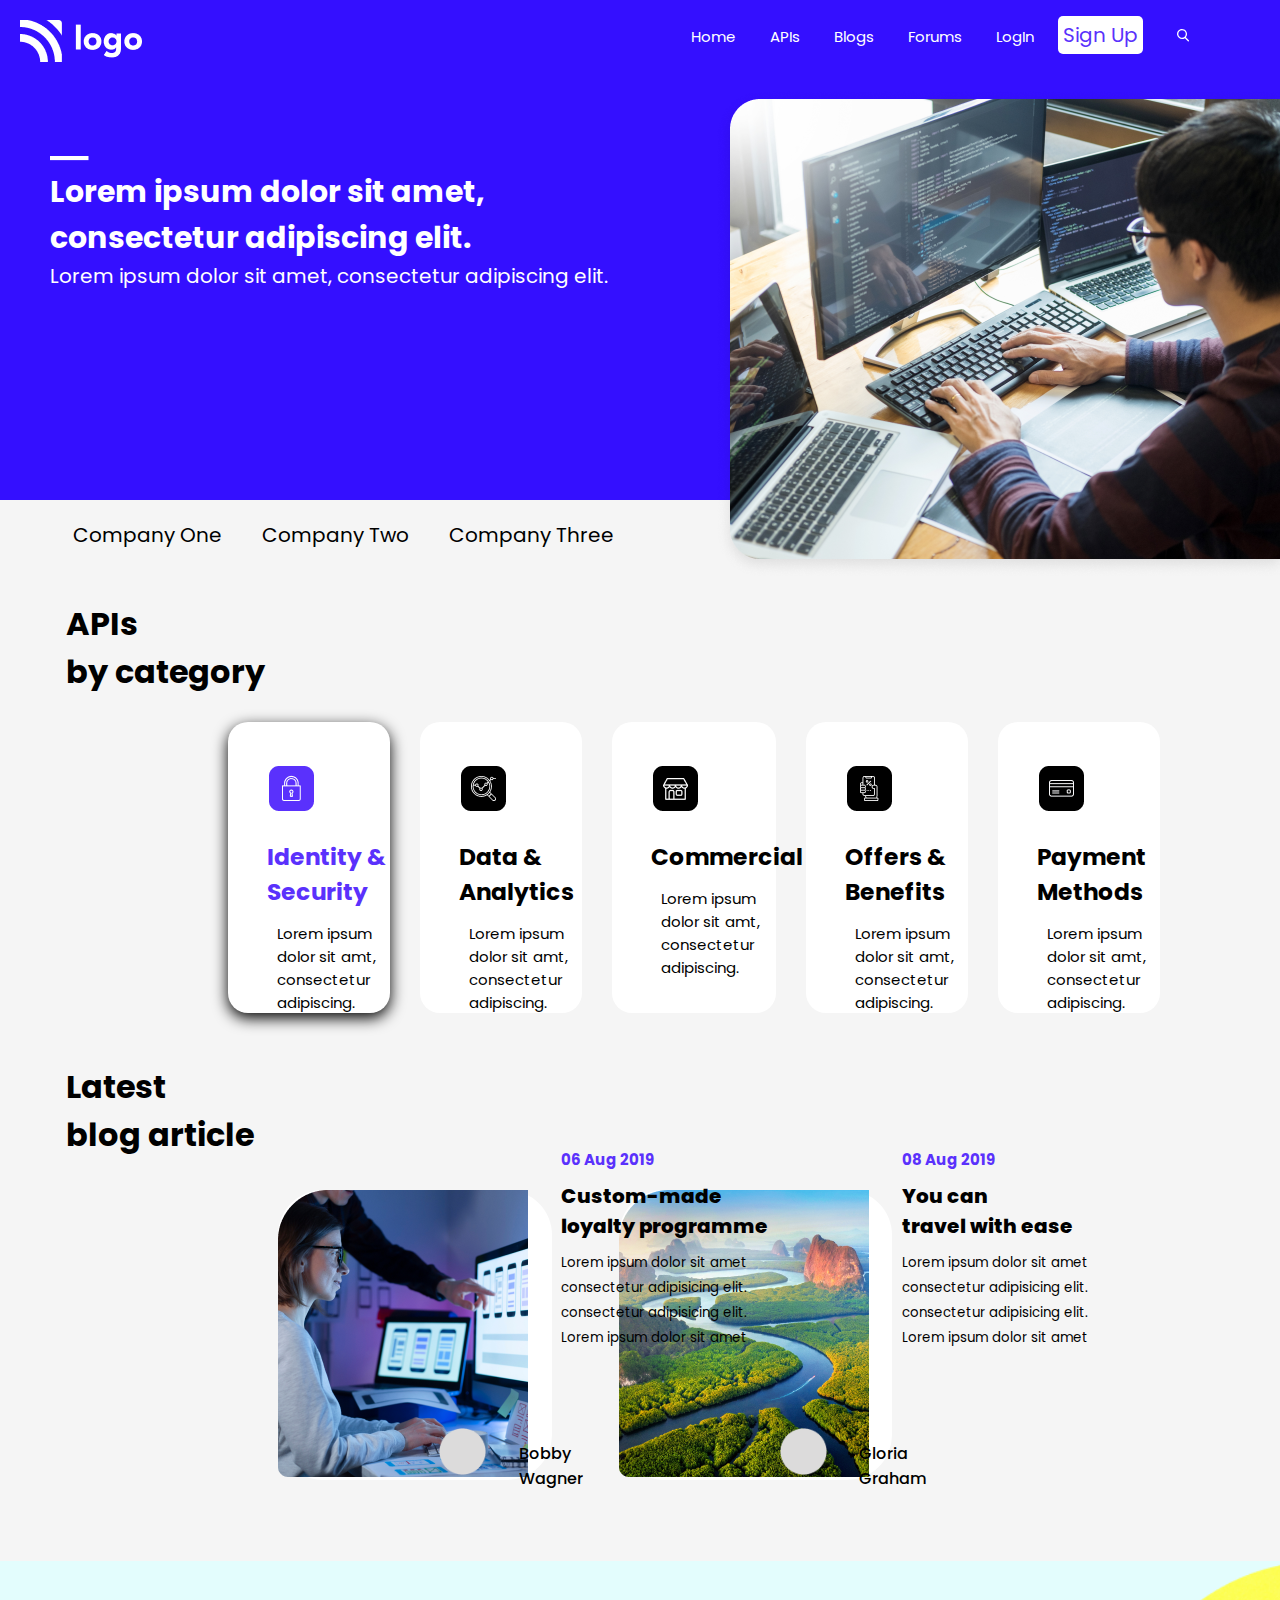
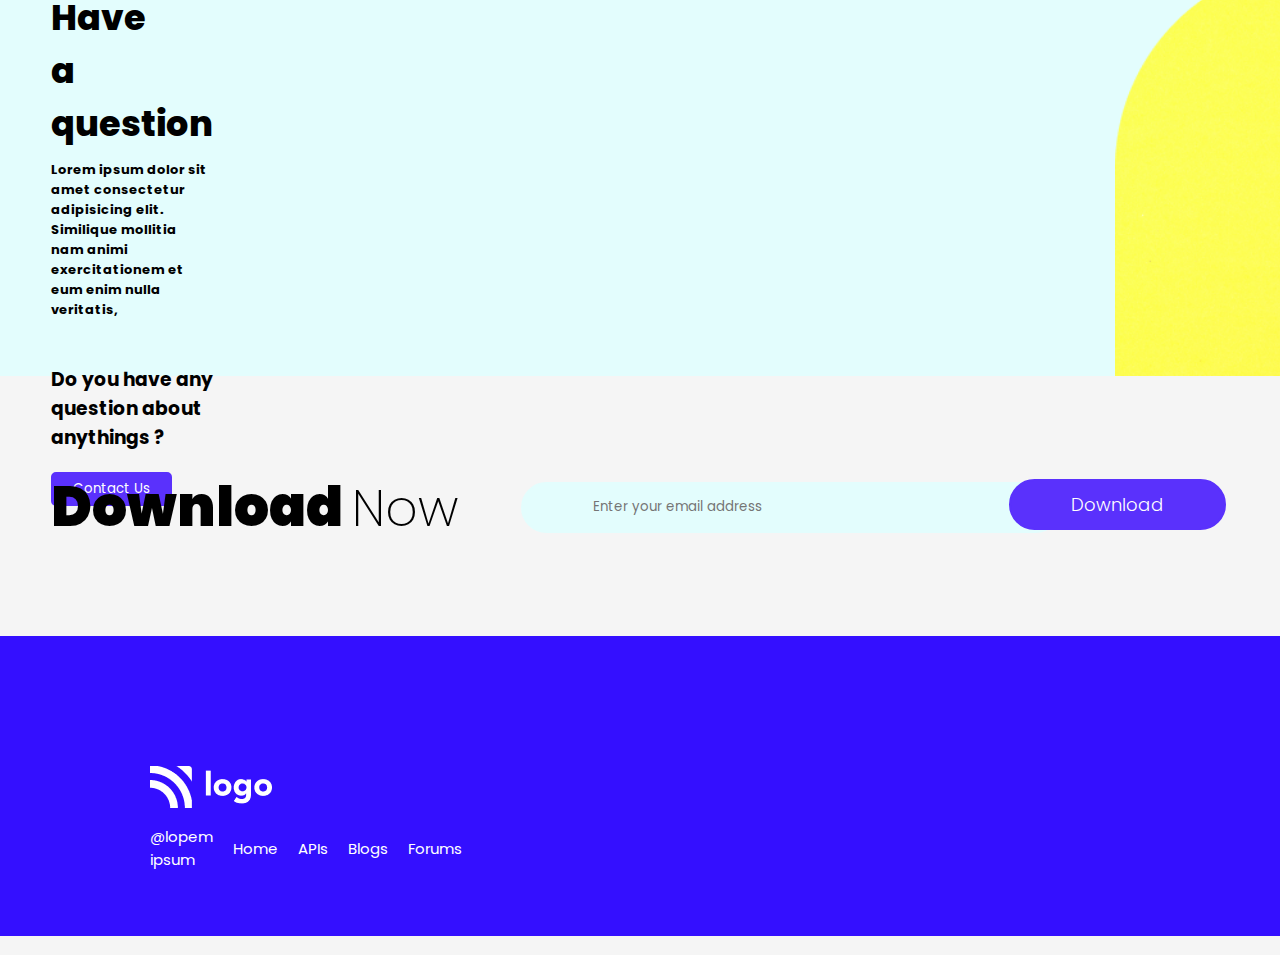
==== index.html @ 11d4fad4 "project No.9 is commit" ====
<!DOCTYPE html>
<html lang="en">
<head>
    <meta charset="UTF-8">
    <meta http-equiv="X-UA-Compatible" content="IE=edge">
    <meta name="viewport" content="width=device-width, initial-scale=1.0">
    <title>Developer Landing Page</title>
    <link rel="stylesheet" href="style.css">
</head>
<body>
    <!-- Header Starts -->
    <header>
        <!-- Navigation Bar Starts -->
        <nav>
            <!-- Navigation items Starts -->
            <a class="nav-item">Home</a>
            <a class="nav-item">APIs</a>
            <a class="nav-item">Blogs</a>
            <a class="nav-item">Forums</a>
            <a class="nav-item">LogIn</a>
            <a class="nav-item-active">Sign Up</a>
            <svg class="nav-item" width="13" height="13" viewBox="0 0 13 13" fill="none"
                xmlns="http://www.w3.org/2000/svg">
                <path fill-rule="evenodd" clip-rule="evenodd"
                    d="M8.85903 8.24401L11.816 11.321L11.815 11.322C11.991 11.4877 12.0614 11.7369 11.9982 11.9703C11.9349 12.2036 11.7483 12.3831 11.5127 12.4372C11.2771 12.4914 11.0308 12.4113 10.872 12.229L7.89103 9.12901C7.04998 9.72236 6.04531 10.0397 5.01603 10.037C2.66419 10.0372 0.627975 8.40344 0.118589 6.10743C-0.390797 3.81142 0.763438 1.46979 2.89472 0.475412C5.02599 -0.518963 7.56198 0.100953 8.99418 1.96641C10.4264 3.83187 10.3702 6.44192 8.85903 8.24401ZM8.44412 3.59725C7.86941 2.21135 6.51636 1.3082 5.01603 1.30901C2.9693 1.31231 1.31123 2.97128 1.30903 5.01801C1.30903 6.51834 2.21291 7.8709 3.59912 8.44487C4.98532 9.01883 6.58078 8.70114 7.64139 7.63996C8.702 6.57878 9.01883 4.98314 8.44412 3.59725Z"
                    fill="white" />
            </svg>
        </nav>

        <!-- LOGO -->
        <div>
            <img class="logo" src="./images/Logo.png">
        </div>

        <!-- Text -->
        <div class="header-text">
            <img src="./images/Rectangle_12.png">
            <h2>
                Lorem ipsum dolor sit amet, <br>consectetur adipiscing elit.
            </h2>
            <p>
                Lorem ipsum dolor sit amet, consectetur adipiscing elit.
            </p>
        </div>

        <!-- Image -->
        <div>
            <img class="header-image" src="./images/IMAGE HERE.png">
        </div>
    </header>
    <!-- Companies -->
    <div class="companies">
        <a href="#" class="company-items">Company One</a>
        <a href="#" class="company-items">Company Two</a>
        <a href="#" class="company-items">Company Three</a>
    </div>

    <!-- API Section -->
    <div class="api">
        <h1 class="api-heading">APIs <br> by category</h1>
        <!-- Cards -->
        <div class="cards">
            <!-- Card 01 -->
            <div class="card-active">
                <img class="card-logo" src="./images/Group 97.png">
                <h3 class="card-head-active">Identity & <br> Security</h3>
                <p class="card-body">Lorem ipsum dolor sit amt, <br> consectetur adipiscing.</p>
            </div>
            <!-- Card 02 -->
            <div class="card">
                <img class="card-logo" src="./images/Group 98.png">
                <h3 class="card-head">Data & <br> Analytics</h3>
                <p class="card-body">Lorem ipsum dolor sit amt, <br> consectetur adipiscing.</p>
            </div>
            <!-- Card 03 -->
            <div class="card">
                <img class="card-logo" src="./images/Group 99.png">
                <h3 class="card-head">Commercial</h3>
                <p class="card-body">Lorem ipsum dolor sit amt, <br> consectetur adipiscing.</p>
            </div>
            <!-- Card 04 -->
            <div class="card">
                <img class="card-logo" src="./images/Group 100.png">
                <h3 class="card-head">Offers & <br> Benefits</h3>
                <p class="card-body">Lorem ipsum dolor sit amt, <br> consectetur adipiscing.</p>
            </div>
            <!-- Card 05 -->
            <div class="card">
                <img class="card-logo" src="./images/Group 101.png">
                <h3 class="card-head">Payment <br> Methods</h3>
                <p class="card-body">Lorem ipsum dolor sit amt, <br> consectetur adipiscing.</p>
            </div>

        </div>
    </div>

    <!-- Blog section -->

    <div class="blog-heading">
        <h1>Latest <br> blog article</h1>
    </div>
    <!-- Blogs -->
    <div class="blog-cards">
        <!-- Blog card 01 -->
        <div class="blog-card">
            <div class="blog-image">
                <img src="./images/Rectangle.png" alt="">
            </div>
            <div class="blog-content">
                <h6>06 Aug 2019</h6>
                <h3>Custom-made <br> loyalty programme</h3>
                <small>Lorem ipsum dolor sit amet <br>consectetur adipisicing elit. <br> consectetur adipisicing elit.
                    <br>Lorem ipsum dolor sit amet</small>
            </div>
            <div class="blog-bottom">
                <img class="blog-card-bottom-image" src="./images/IMAGE HERE (2).png" alt="">
            </div>
            <div class="blog-author">
                <b class="blog-author">Bobby Wagner</b>
            </div>

        </div>

        <!-- Blog card 02 -->

        <div class="blog-card">
            <div class="blog-image">
                <img src="./images/Rectangle Copy.png" alt="">
            </div>
            <div class="blog-content">
                <h6>08 Aug 2019</h6>
                <h3>You can <br> travel with ease</h3>
                <small>Lorem ipsum dolor sit amet <br>consectetur adipisicing elit. <br> consectetur adipisicing elit.
                    <br>Lorem ipsum dolor sit amet</small>
            </div>
            <div class="blog-bottom">
                <img class="blog-card-bottom-image" src="./images/IMAGE HERE (2).png" alt="">
            </div>
            <div class="blog-author">
                <b class="blog-author">Gloria Graham</b>
            </div>

        </div>
    </div>

    <!-- FAQ SECTION -->
    <div class="faq-section">
        <div class="faq-content">
            <h2>Have <br> a question</h2>
            <h4>Lorem ipsum dolor sit amet consectetur adipisicing elit. Similique mollitia <br>nam animi exercitationem
                et eum enim nulla veritatis,</h4>
            <h3>Do you have any question about anythings ?</h3>

            <button>Contact Us</button>
        </div>
        <div class="faq-image">
            <img src="./images/Rectangle_38-2 (1).png" alt="">
        </div>
    </div>

    <!-- Download -->
    <div class="download-section">
        <div class="download-content">
            <h1>Download <span> Now</span></h1>
        </div>
        <div class="download-email">
            <form>
                <input placeholder="Enter your email address" />
                <button>Download</button>
            </form>
        </div>
    </div>

    <!-- Download -->
    <div class="footer-section">
        <div class="footer-left">
            <img class="footer-logo" src="./images/Logo.png" alt="">
            <ul class="list">
                <li class="list-items">@lopem ipsum</li>
                <li class="list-items">Home</li>
                <li class="list-items">APIs</li>
                <li class="list-items">Blogs</li>
                <li class="list-items">Forums</li>
            </ul>
        </div>

        <div class="footer-right">
            <div class="footer-right">
                <img class="footer-logos" src="./images/Group 102.png" alt="">
                <img class="footer-logos" src="./images/Group 103.png" alt="">
                <img class="footer-logos" src="./images/Group 104.png" alt="">
            </div>
            <ul class="logos-list">
                <li class="list-items">FAQ</li>
                <li class="list-items">Business</li>
                <li class="list-items">Help</li>
            </ul>
        </div>

    </div>
</body>
</html>
---- style.css ----
@import url("https://fonts.googleapis.com/css2?family=Poppins:ital,wght@0,300;0,400;1,500&display=swap");

* {
  margin: 0;
  padding: 0;
  font-family: "poppins", sans-serif;
}

body {
  background-color: #f5f5f5;
}
header {
  height: 500px;
  background-color: #340fff;
}

nav {
  float: right;
  color: #fff;
  margin-right: 90px;
  margin-top: 20px;
}

.nav-item {
  font-size: 15px;
  font-family: "poppins", sans-serif;
  margin-left: 30px;
}

.nav-item-active {
  background-color: #fff;
  font-size: 20px;
  color: #5a31fc;
  padding: 5px;
  border-radius: 5px;
  margin-left: 20px;
}

.logo {
  margin: 20px;
}

.header-text {
  float: left;
  margin-left: 50px;
  margin-top: 50px;
  color: #fff;
  font-size: 20px;
}

.header-image {
  float: right;
}

.companies {
  margin-top: 20px;
  margin-left: 73px;
}
.company-items {
  text-decoration: none;
  margin-right: 36px;
  font-size: 20px;
  font-weight: 400;
  color: #000;
}

.api-heading {
  margin-top: 50px;
  margin-left: 66px;
}

.cards {
  display: flex;
  margin-top: 26px;
  margin-left: 228px;
  margin-right: 90px;
}

.card-active {
  width: 14%;
  height: 247px;
  background-color: #fff;
  margin-right: 30px;
  font-size: 20px;
  padding-top: 44px;
  padding-left: 29px;
  border-radius: 20px;
  box-shadow: 0px 5px 15px #000;
}

.card {
  width: 14%;
  height: 247px;
  background-color: #fff;
  margin-right: 30px;
  font-size: 20px;
  padding-top: 44px;
  padding-left: 29px;
  border-radius: 20px;
}

.card-logo {
  margin-left: 12px;
  margin-bottom: 10px;
}

.card-head-active {
  margin-top: 10px;
  margin-left: 10px;
  color: #5a31fc;
}

.card-head {
  margin-top: 10px;
  margin-left: 10px;
}

.card-body {
  font-size: 15px;
  margin-top: 13px;
  margin-left: 20px;
  color: #000;
}

.blog-heading {
  margin-top: 50px;
  margin-left: 66px;
}

.blog-cards {
  display: flex;
  margin-left: 211px;
  margin-top: 31px;
}

.blog-card {
  /* height: 300px; */
  width: 30%;
  margin-left: 20px;
}

.blog-image {
  border-radius: 45px;
  margin-left: 47px;
  background-color: #fff;
  height: 290px;
}

.blog-content {
  position: absolute;
  margin-left: 330px;
  bottom: -449px;
}

.blog-content > h6 {
  margin-bottom: -10px;
  font-size: 15px;
  font-family: "poppins", sans-serif;
  color: #5a31fc;
}

.blog-content > h3 {
  margin-bottom: -12px;
  padding-top: 20px;
  font-size: 20px;
  color: #000;
  font-family: "poppins", sans-serif;
  font-weight: 800;
  padding-bottom: 20px;
}

.blog-content > small {
  margin-bottom: -12px;
  padding-top: 20px;
}

.blog-bottom {
  display: flex;
  justify-content: center;
  height: 47px;
  margin-left: 142px;
  margin-top: -52px;
}

.blog-author {
  display: flex;
  justify-content: center;
  margin-left: 160px;
  margin-top: -17px;
  font-weight: 500;
}

.faq-section {
  height: 415px;
  margin-top: 70px;
  display: flex;
  /* width: 58%; */
  /* margin-left: 280px; */
  background-color: #e3fdfd;
}

.faq-content {
  margin-top: 30px;
  margin-left: 51px;
}

.faq-content > h2 {
  font-size: 35px;
  margin-bottom: 10px;
  font-family: "Poppins", sans-serif;
  font-weight: 800;
}

.faq-content > h4 {
  font-size: 13px;
  margin-bottom: 45px;
  font-family: "Poppins", sans-serif;
}

.faq-content > button {
  margin-top: 20px;
  padding: 5px 20px;
  border: solid 2px #5a31fc;
  color: #fff;
  font-family: "Poppins", sans-serif;
  background-color: #5a31fc;
  border-radius: 5px;
}

.faq-image > img {
  height: -webkit-fill-available;
  /* object-fit: contain; */
  margin-left: 902px;
}

.download-section {
  margin-top: 130px;
  display: flex;
  justify-content: center;
  align-items: center;
}

.download-content {
  position: absolute;

  left: 51px;
}

.download-content > h1 {
  font-size: 55px;
  font-weight: 900;
  font-family: "Poppins", sans-serif;
}
.download-content > h1 > span {
  font-size: 50px;
  font-weight: 200;
  font-family: "Poppins", sans-serif;
}

.download-email {
  position: absolute;

  right: 1px;
}

.download-email > form > input {
  width: 466px;
  height: 47px;
  /* margin-left: 16px; */
  border-radius: 40px;
  background-color: #e3fdfd;
  border: 2px solid #e3fdfd;
  color: #fff;
  font-family: "Poppins", sans-serif;
  padding-left: 70px;
}

.download-email > form > button {
  padding: 10px 60px;
  border-radius: 40px;
  color: #fff;
  background-color: #5a31fc;
  border: 2px solid #5a31fc;
  font-size: 18px;
  font-weight: 300;
  font-family: "Poppins", sans-serif;
  margin-left: -56px;
  margin-right: 53px;
}

.footer-section {
  height: 300px;
  background-color: #340fff;
  margin-top: 130px;
  display: flex;
}
.footer-left {
  position: relative;
  justify-content: center;
  margin-left: 150px;
  margin-top: 130px;
}

.list {
  display: flex;
  justify-content: space-between;
  align-items: center;
  margin-top: 10px;
}

.list-items {
  display: flex;
  padding-right: 20px;
  color: #fff;
  font-size: 15px;
}

.footer-right {
  margin-top: 77px;
  margin-left: 610px;
}

.footer-logos {
  padding-right: 20px;
}

.logos-list {
  /* margin-right: -5px; */
  display: flex;
  /* padding-right: 20px; */
  color: #fff;
  font-size: 15px;
  left: 20px;
  justify-content: flex-end;
  align-items: center;
  margin-top: 10px;
}
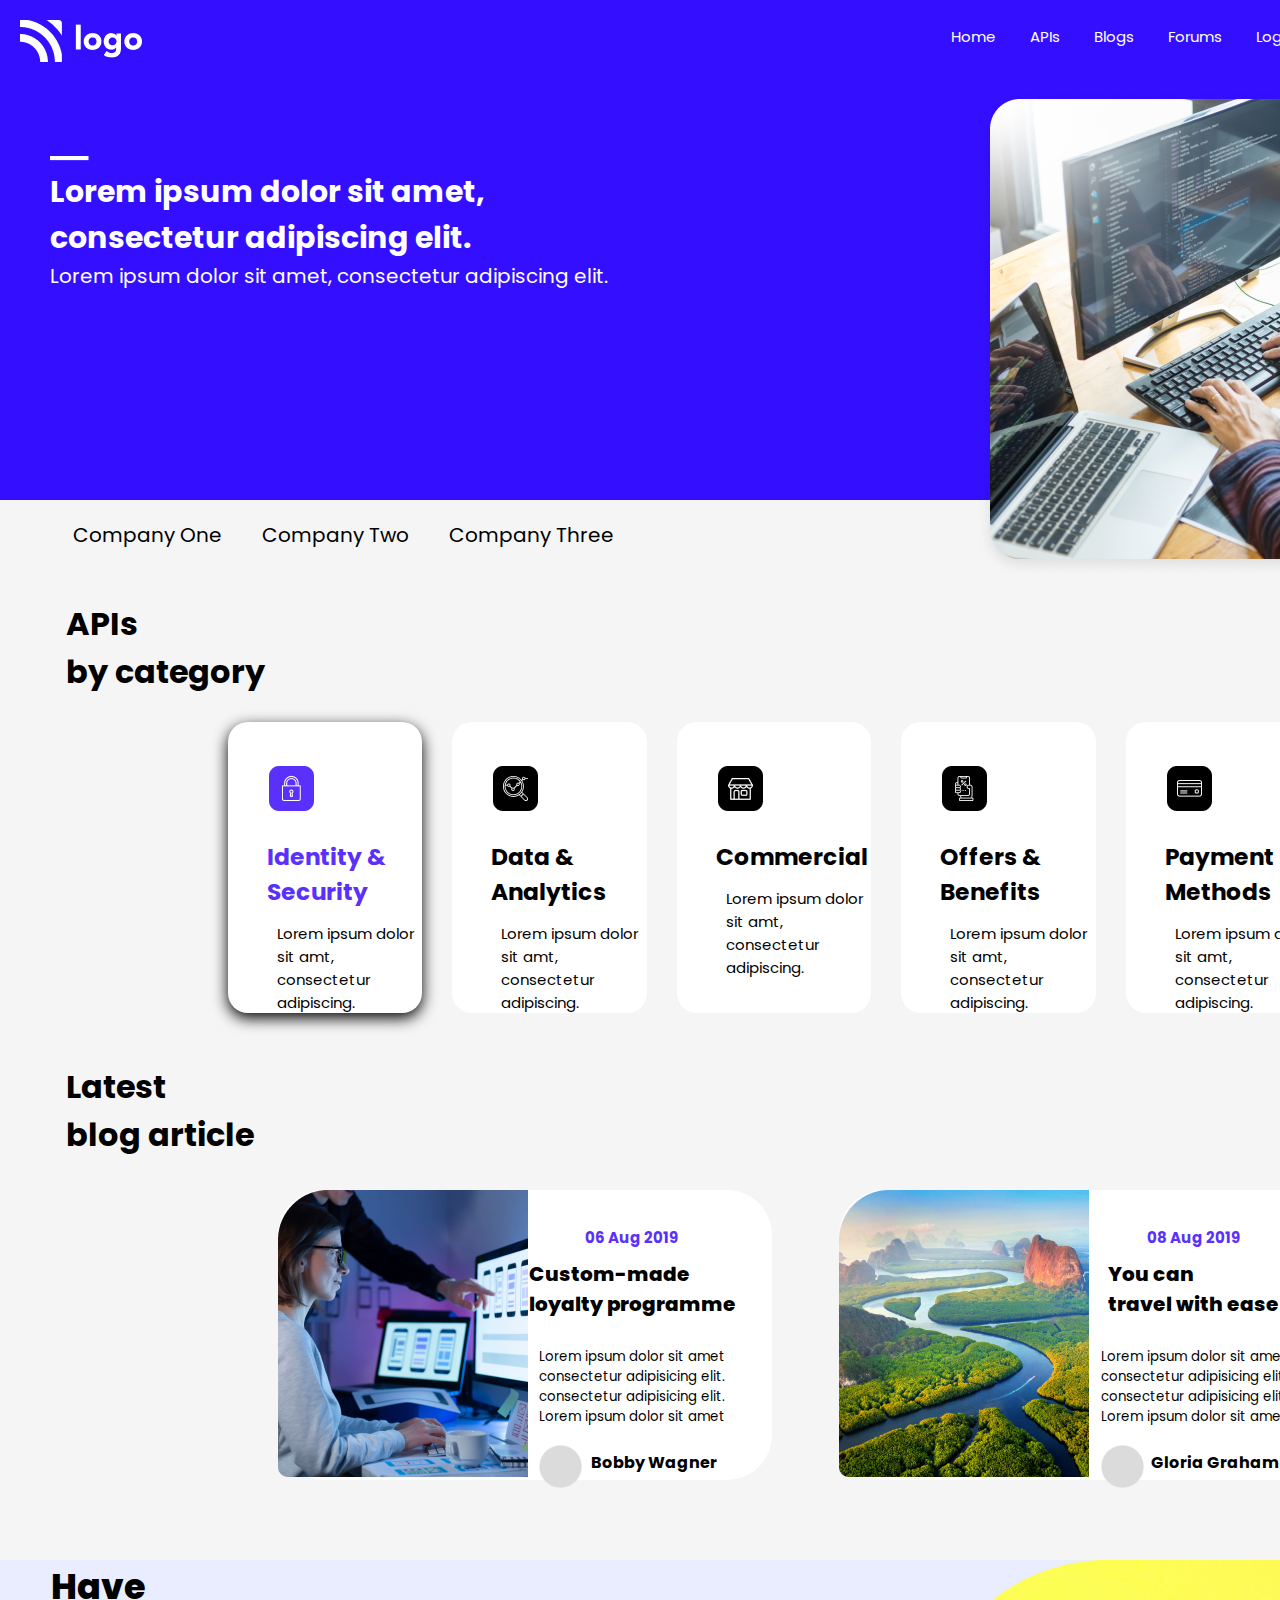
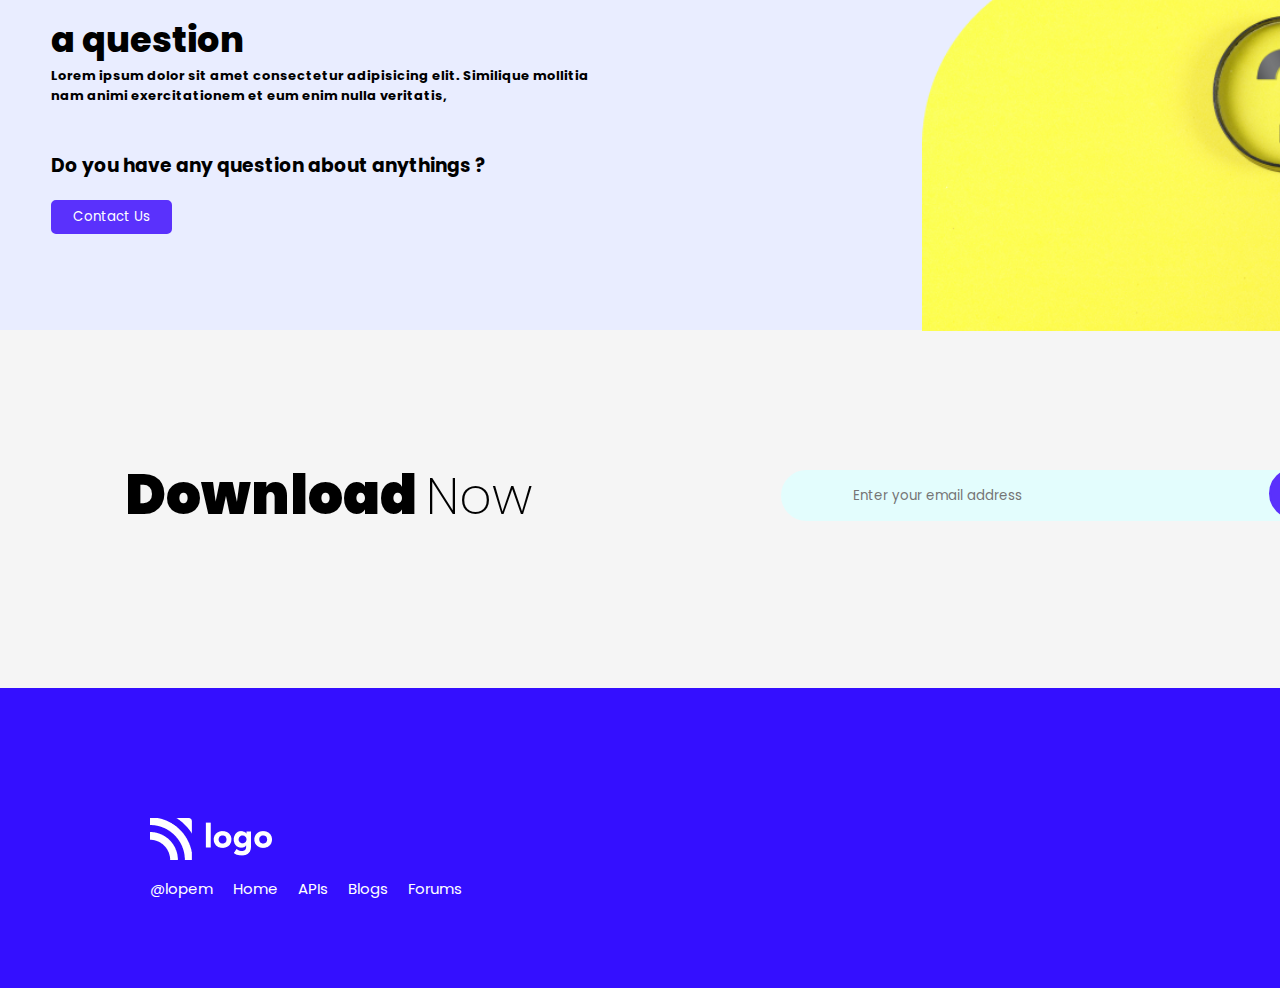
==== commit 589c970b: "change saved" ====
--- a/index.html
+++ b/index.html
@@ -8,6 +8,7 @@
     <link rel="stylesheet" href="style.css">
 </head>
 <body>
+
     <!-- Header Starts -->
     <header>
         <!-- Navigation Bar Starts -->
@@ -56,94 +57,102 @@
     </div>
 
     <!-- API Section -->
-    <div class="api">
-        <h1 class="api-heading">APIs <br> by category</h1>
-        <!-- Cards -->
-        <div class="cards">
-            <!-- Card 01 -->
-            <div class="card-active">
-                <img class="card-logo" src="./images/Group 97.png">
-                <h3 class="card-head-active">Identity & <br> Security</h3>
-                <p class="card-body">Lorem ipsum dolor sit amt, <br> consectetur adipiscing.</p>
-            </div>
-            <!-- Card 02 -->
-            <div class="card">
-                <img class="card-logo" src="./images/Group 98.png">
-                <h3 class="card-head">Data & <br> Analytics</h3>
-                <p class="card-body">Lorem ipsum dolor sit amt, <br> consectetur adipiscing.</p>
-            </div>
-            <!-- Card 03 -->
-            <div class="card">
-                <img class="card-logo" src="./images/Group 99.png">
-                <h3 class="card-head">Commercial</h3>
-                <p class="card-body">Lorem ipsum dolor sit amt, <br> consectetur adipiscing.</p>
-            </div>
-            <!-- Card 04 -->
-            <div class="card">
-                <img class="card-logo" src="./images/Group 100.png">
-                <h3 class="card-head">Offers & <br> Benefits</h3>
-                <p class="card-body">Lorem ipsum dolor sit amt, <br> consectetur adipiscing.</p>
-            </div>
-            <!-- Card 05 -->
-            <div class="card">
-                <img class="card-logo" src="./images/Group 101.png">
-                <h3 class="card-head">Payment <br> Methods</h3>
-                <p class="card-body">Lorem ipsum dolor sit amt, <br> consectetur adipiscing.</p>
-            </div>
-
-        </div>
-    </div>
+    <div class="API-container">
+        <div class="api">
+            <h1 class="api-heading">APIs <br> by category</h1>
+            <!-- Cards -->
+            <div class="cards">
+                <!-- Card 01 -->
+                <div class="card-active">
+                    <img class="card-logo" src="./images/Group 97.png">
+                    <h3 class="card-head-active">Identity & <br> Security</h3>
+                    <p class="card-body">Lorem ipsum dolor sit amt, <br> consectetur adipiscing.</p>
+                </div>
+
+                <!-- Card 02 -->
+                <div class="card">
+                    <img class="card-logo" src="./images/Group 98.png">
+                    <h3 class="card-head">Data & <br> Analytics</h3>
+                    <p class="card-body">Lorem ipsum dolor sit amt, <br> consectetur adipiscing.</p>
+                </div>
+                <!-- Card 03 -->
+                <div class="card">
+                    <img class="card-logo" src="./images/Group 99.png">
+                    <h3 class="card-head">Commercial</h3>
+                    <p class="card-body">Lorem ipsum dolor sit amt, <br> consectetur adipiscing.</p>
+                </div>
+                <!-- Card 04 -->
+                <div class="card">
+                    <img class="card-logo" src="./images/Group 100.png">
+                    <h3 class="card-head">Offers & <br> Benefits</h3>
+                    <p class="card-body">Lorem ipsum dolor sit amt, <br> consectetur adipiscing.</p>
+                </div>
+                <!-- Card 05 -->
+                <div class="card">
+                    <img class="card-logo" src="./images/Group 101.png">
+                    <h3 class="card-head">Payment <br> Methods</h3>
+                    <p class="card-body">Lorem ipsum dolor sit amt, <br> consectetur adipiscing.</p>
+                </div>
+
+            </div>
+        </div>
+    </div>
+
 
     <!-- Blog section -->
-
-    <div class="blog-heading">
-        <h1>Latest <br> blog article</h1>
-    </div>
-    <!-- Blogs -->
-    <div class="blog-cards">
-        <!-- Blog card 01 -->
-        <div class="blog-card">
-            <div class="blog-image">
-                <img src="./images/Rectangle.png" alt="">
-            </div>
-            <div class="blog-content">
-                <h6>06 Aug 2019</h6>
-                <h3>Custom-made <br> loyalty programme</h3>
-                <small>Lorem ipsum dolor sit amet <br>consectetur adipisicing elit. <br> consectetur adipisicing elit.
-                    <br>Lorem ipsum dolor sit amet</small>
-            </div>
-            <div class="blog-bottom">
-                <img class="blog-card-bottom-image" src="./images/IMAGE HERE (2).png" alt="">
-            </div>
-            <div class="blog-author">
-                <b class="blog-author">Bobby Wagner</b>
-            </div>
-
-        </div>
-
-        <!-- Blog card 02 -->
-
-        <div class="blog-card">
-            <div class="blog-image">
-                <img src="./images/Rectangle Copy.png" alt="">
-            </div>
-            <div class="blog-content">
-                <h6>08 Aug 2019</h6>
-                <h3>You can <br> travel with ease</h3>
-                <small>Lorem ipsum dolor sit amet <br>consectetur adipisicing elit. <br> consectetur adipisicing elit.
-                    <br>Lorem ipsum dolor sit amet</small>
-            </div>
-            <div class="blog-bottom">
-                <img class="blog-card-bottom-image" src="./images/IMAGE HERE (2).png" alt="">
-            </div>
-            <div class="blog-author">
-                <b class="blog-author">Gloria Graham</b>
-            </div>
-
+    <div class="blog-container">
+        <div class="blog-heading">
+            <h1>Latest <br> blog article</h1>
+        </div>
+
+        <div class="blog-cards">
+            <!-- Blog card 01 -->
+            <div class="blog-card">
+                <div class="blog-image">
+                    <img src="./images/Rectangle.png" alt="">
+                </div>
+                <div class="blog-content">
+                    <h6>06 Aug 2019</h6>
+                    <h3>Custom-made <br> loyalty programme</h3>
+                    <small>Lorem ipsum dolor sit amet <br>consectetur adipisicing elit. <br> consectetur adipisicing
+                        elit.
+                        <br>Lorem ipsum dolor sit amet</small>
+                </div>
+                <div class="blog-bottom">
+                    <img class="blog-card-bottom-image" src="./images/IMAGE HERE (2).png" alt="">
+                </div>
+                <div class="blog-author">
+                    <b class="blog-author">Bobby Wagner</b>
+                </div>
+
+            </div>
+
+            <!-- Blog card 02 -->
+
+            <div class="blog-card">
+                <div class="blog-image">
+                    <img src="./images/Rectangle Copy.png" alt="">
+                </div>
+                <div class="blog-content">
+                    <h6>08 Aug 2019</h6>
+                    <h3>You can <br> travel with ease</h3>
+                    <small>Lorem ipsum dolor sit amet <br>consectetur adipisicing elit. <br> consectetur adipisicing
+                        elit.
+                        <br>Lorem ipsum dolor sit amet</small>
+                </div>
+                <div class="blog-bottom">
+                    <img class="blog-card-bottom-image" src="./images/IMAGE HERE (2).png" alt="">
+                </div>
+                <div class="blog-author">
+                    <b class="blog-author">Gloria Graham</b>
+                </div>
+
+            </div>
         </div>
     </div>
 
     <!-- FAQ SECTION -->
+
     <div class="faq-section">
         <div class="faq-content">
             <h2>Have <br> a question</h2>
@@ -176,7 +185,7 @@
         <div class="footer-left">
             <img class="footer-logo" src="./images/Logo.png" alt="">
             <ul class="list">
-                <li class="list-items">@lopem ipsum</li>
+                <li class="list-items">@lopem</li>
                 <li class="list-items">Home</li>
                 <li class="list-items">APIs</li>
                 <li class="list-items">Blogs</li>
@@ -190,7 +199,7 @@
                 <img class="footer-logos" src="./images/Group 103.png" alt="">
                 <img class="footer-logos" src="./images/Group 104.png" alt="">
             </div>
-            <ul class="logos-list">
+            <ul class="logos-list-2">
                 <li class="list-items">FAQ</li>
                 <li class="list-items">Business</li>
                 <li class="list-items">Help</li>
--- a/style.css
+++ b/style.css
@@ -9,8 +9,12 @@
 body {
   background-color: #f5f5f5;
 }
+
+/* Header Section  */
+
 header {
   height: 500px;
+  width: 1540px;
   background-color: #340fff;
 }
 
@@ -62,6 +66,12 @@
   font-size: 20px;
   font-weight: 400;
   color: #000;
+}
+
+/* API-Section  */
+
+.API-container {
+  width: 1500px;
 }
 
 .api-heading {
@@ -122,6 +132,11 @@
   color: #000;
 }
 
+/* blog section  */
+
+.blog-container {
+  width: 1500px;
+}
 .blog-heading {
   margin-top: 50px;
   margin-left: 66px;
@@ -135,7 +150,7 @@
 
 .blog-card {
   /* height: 300px; */
-  width: 30%;
+  width: 42%;
   margin-left: 20px;
 }
 
@@ -147,9 +162,14 @@
 }
 
 .blog-content {
-  position: absolute;
-  margin-left: 330px;
-  bottom: -449px;
+  display: flex;
+  flex-direction: column;
+  justify-content: center;
+  align-items: center;
+  position: relative;
+  margin-right: 31px;
+  left: 146px;
+  bottom: 254px;
 }
 
 .blog-content > h6 {
@@ -177,26 +197,32 @@
 .blog-bottom {
   display: flex;
   justify-content: center;
-  height: 47px;
-  margin-left: 142px;
-  margin-top: -52px;
+  height: 43px;
+  position: relative;
+  /* margin-left: 142px; */
+  bottom: 224px;
+  left: 59px;
 }
 
 .blog-author {
   display: flex;
   justify-content: center;
-  margin-left: 160px;
-  margin-top: -17px;
-  font-weight: 500;
-}
+  height: 43px;
+  position: relative;
+  /* margin-left: 142px; */
+  bottom: 131px;
+  left: 76px;
+}
+
+/* Faq-Section  */
 
 .faq-section {
-  height: 415px;
-  margin-top: 70px;
-  display: flex;
-  /* width: 58%; */
-  /* margin-left: 280px; */
-  background-color: #e3fdfd;
+  background-color: #e9edff;
+  position: relative;
+  height: fit-content;
+  bottom: 225px;
+  width: 1540px;
+  height: 370px;
 }
 
 .faq-content {
@@ -206,7 +232,7 @@
 
 .faq-content > h2 {
   font-size: 35px;
-  margin-bottom: 10px;
+
   font-family: "Poppins", sans-serif;
   font-weight: 800;
 }
@@ -228,9 +254,10 @@
 }
 
 .faq-image > img {
-  height: -webkit-fill-available;
-  /* object-fit: contain; */
-  margin-left: 902px;
+  margin-left: 922px;
+  position: relative;
+  bottom: 274px;
+  height: 371px;
 }
 
 .download-section {
@@ -238,12 +265,14 @@
   display: flex;
   justify-content: center;
   align-items: center;
+  position: relative;
+  bottom: 232px;
+  width: 1540px;
 }
 
 .download-content {
-  position: absolute;
-
-  left: 51px;
+  position: relative;
+  right: 442px;
 }
 
 .download-content > h1 {
@@ -290,8 +319,10 @@
 
 .footer-section {
   height: 300px;
+  width: 1600px;
+  position: relative;
   background-color: #340fff;
-  margin-top: 130px;
+  margin-top: -80px;
   display: flex;
 }
 .footer-left {
@@ -316,22 +347,25 @@
 }
 
 .footer-right {
-  margin-top: 77px;
-  margin-left: 610px;
+  position: relative;
+  justify-content: center;
+  margin-right: 419px;
+  margin-top: 67px;
 }
 
 .footer-logos {
-  padding-right: 20px;
-}
-
-.logos-list {
-  /* margin-right: -5px; */
-  display: flex;
-  /* padding-right: 20px; */
-  color: #fff;
-  font-size: 15px;
-  left: 20px;
+  position: relative;
+  left: 815px;
+  top: 23px;
+  padding-left: 10px;
+}
+
+.logos-list-2 {
+  display: flex;
+  color: #fff;
+  font-size: 15px;
   justify-content: flex-end;
   align-items: center;
-  margin-top: 10px;
-}
+  margin-top: 30px;
+  margin-right: -428px;
+}
